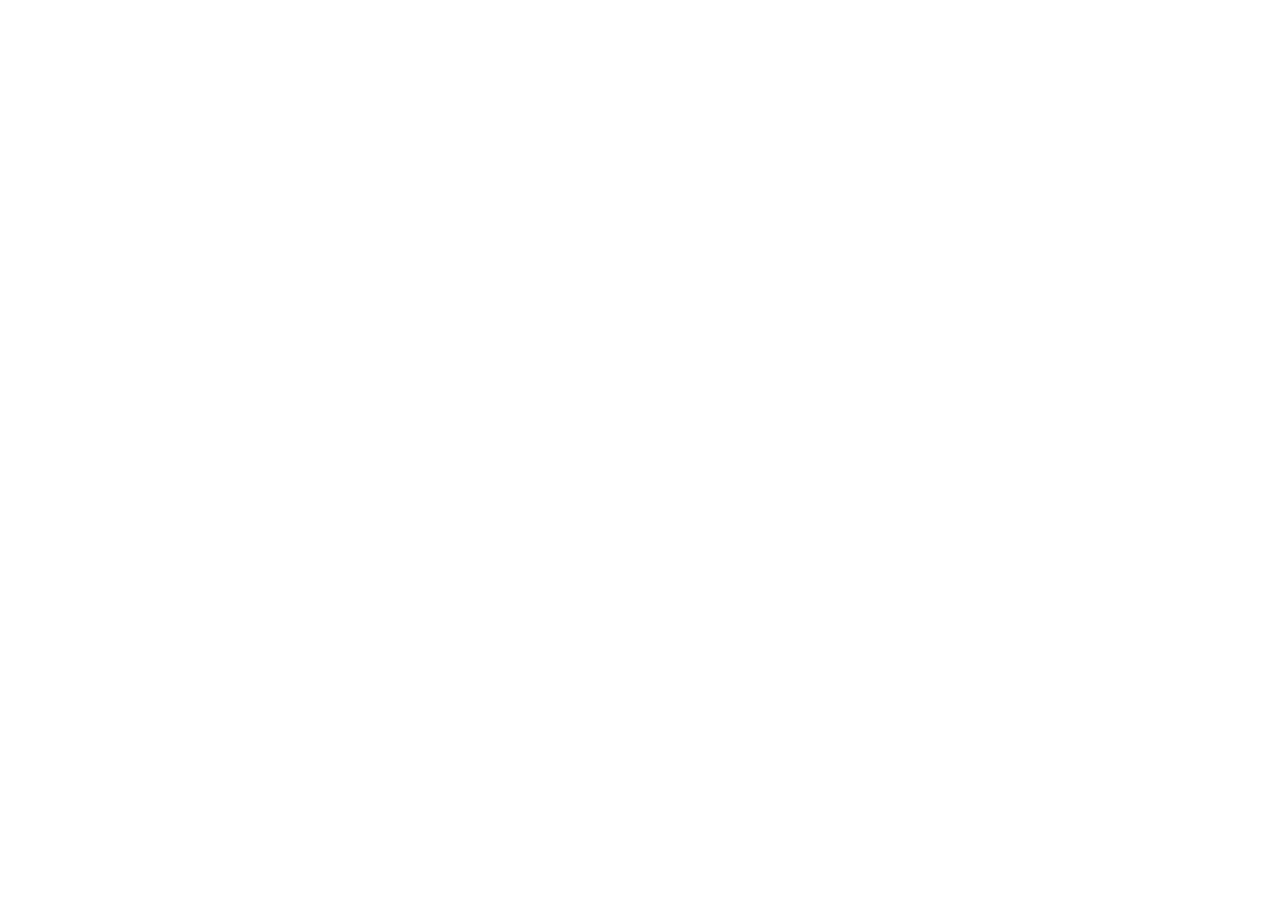
==== Discography.html @ a2241826 "headの作成" ====
<!DOCTYPE html>
<html lang="ja">
    <head >
        <meta charset="UTF-8">
        <title>チームで作るwebサイト</index></title>
        <link rel="stylesheet" type="text/css" href="style.css">
    </head>

    <body>

    </body>
</html>
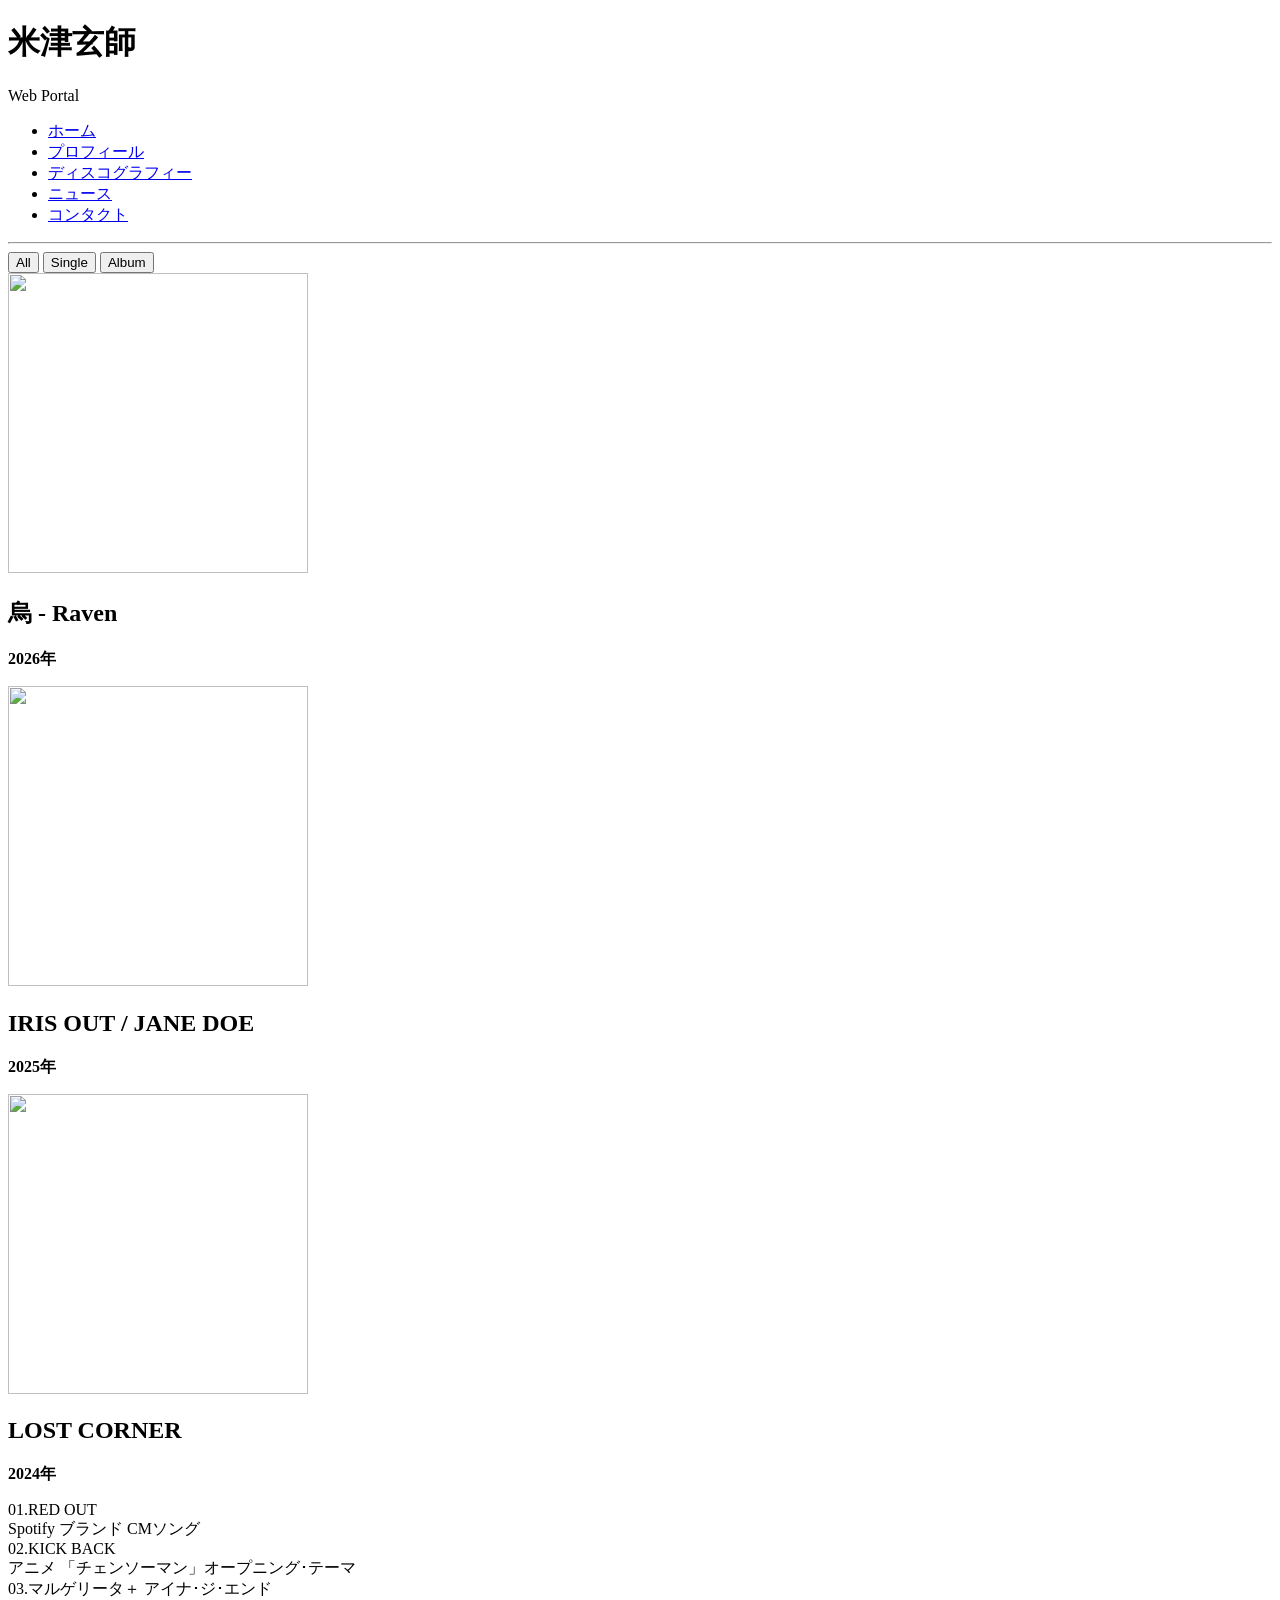
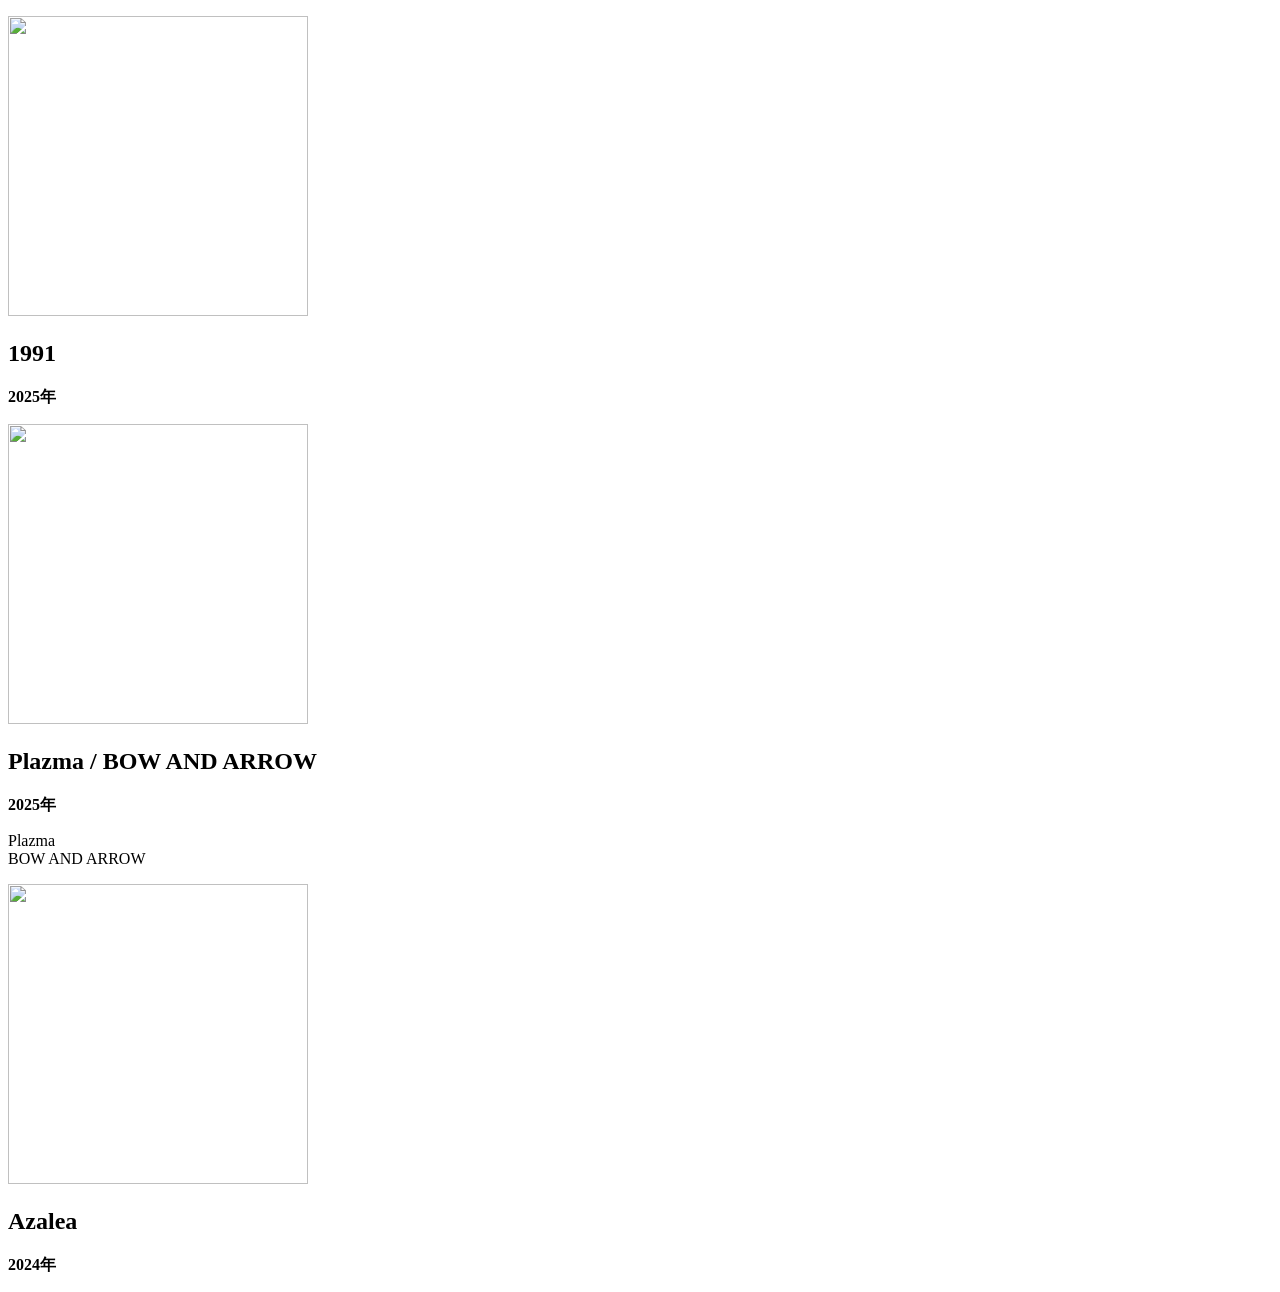
==== commit 45127240: "Update Discography.html ディスコグラフィーの大まかな作成" ====
--- a/Discography.html
+++ b/Discography.html
@@ -1,12 +1,90 @@
 <!DOCTYPE html>
 <html lang="ja">
-    <head >
-        <meta charset="UTF-8">
-        <title>チームで作るwebサイト</index></title>
-        <link rel="stylesheet" type="text/css" href="style.css">
-    </head>
+<head>
+  <meta charset="UTF-8">
+  <title>チームで作るwebサイト</title>
+  <link rel="stylesheet" type="text/css" href="">
+</head>
 
-    <body>
+<body>
+  <header>
+    <h1>米津玄師</h1>
+    <p>Web Portal</p>
+    
+    <nav>
+      <ul>
+        <li><a href="#">ホーム</a></li>
+        <li><a href="#">プロフィール</a></li>
+        <li><a href="#">ディスコグラフィー</a></li>
+        <li><a href="#">ニュース</a></li>
+        <li><a href="#">コンタクト</a></li>
+      </ul>
+    </nav>
+  </header>
 
-    </body>
+  <hr>
+
+  <div>
+    <button type="button">All</button>
+    <button type="button">Single</button>
+    <button type="button">Album</button>
+  </div>
+
+  <main>
+    <article>
+      <img src="https://s3-reissue.s3.ap-northeast-1.amazonaws.com/rr/wp-content/uploads/5d178975fb5659019a130ad0e2243329.jpg" alt="" width="300" height="300">
+      <h2>烏 - Raven</h2>
+      <p><strong>2026年</strong></p>
+      <p>
+        
+      </p>
+    </article>
+
+    <article>
+      <img src="https://www.sonymusic.co.jp/adm_image/common/artist_image/70008000/70008637/jacket_image/362705.jpg" alt="" width="300" height="300">
+      <h2>IRIS OUT / JANE DOE</h2>
+      <p><strong>2025年</strong></p>
+      <p>
+        
+      </p>
+    </article>
+
+    <article>
+      <img src="https://www.sonymusic.co.jp/adm_image/common/artist_image/70008000/70008637/jacket_image/320869.jpg" alt="" width="300" height="300">
+      <h2>LOST CORNER</h2>
+      <p><strong>2024年</strong></p>
+      <p>
+        01.RED OUT<br>
+        Spotify ブランド CMソング<br>
+        02.KICK BACK<br>
+        アニメ 「チェンソーマン」オープニング･テーマ<br>
+        03.マルゲリータ＋ アイナ･ジ･エンド
+      </p>
+    </article>
+
+    <article>
+      <img src="https://s3-reissue.s3.ap-northeast-1.amazonaws.com/rr/wp-content/uploads/395d87ed72a741fd63ddb7a706721812.jpg" alt="" width="300" height="300">
+      <h2>1991</h2>
+      <p><strong>2025年</strong></p>
+
+    </article>
+
+    <article>
+      <img src="https://m.media-amazon.com/images/I/A1n29WrH13L._UF350,350_QL80_.jpg" alt="" width="300" height="300">
+      <h2>Plazma / BOW AND ARROW</h2>
+      <p><strong>2025年</strong></p>
+      <p>
+        Plazma<br>
+        BOW AND ARROW
+      </p>
+    </article>
+
+    <article>
+      <img src="https://reissuerecords.net/rr/wp-content/themes/rr/azalea_xx/img/xvi01/main_img.jpg" alt="" width="300" height="300">
+      <h2>Azalea</h2>
+      <p><strong>2024年</strong></p>
+
+    </article>
+  </main>
+</body>
 </html>
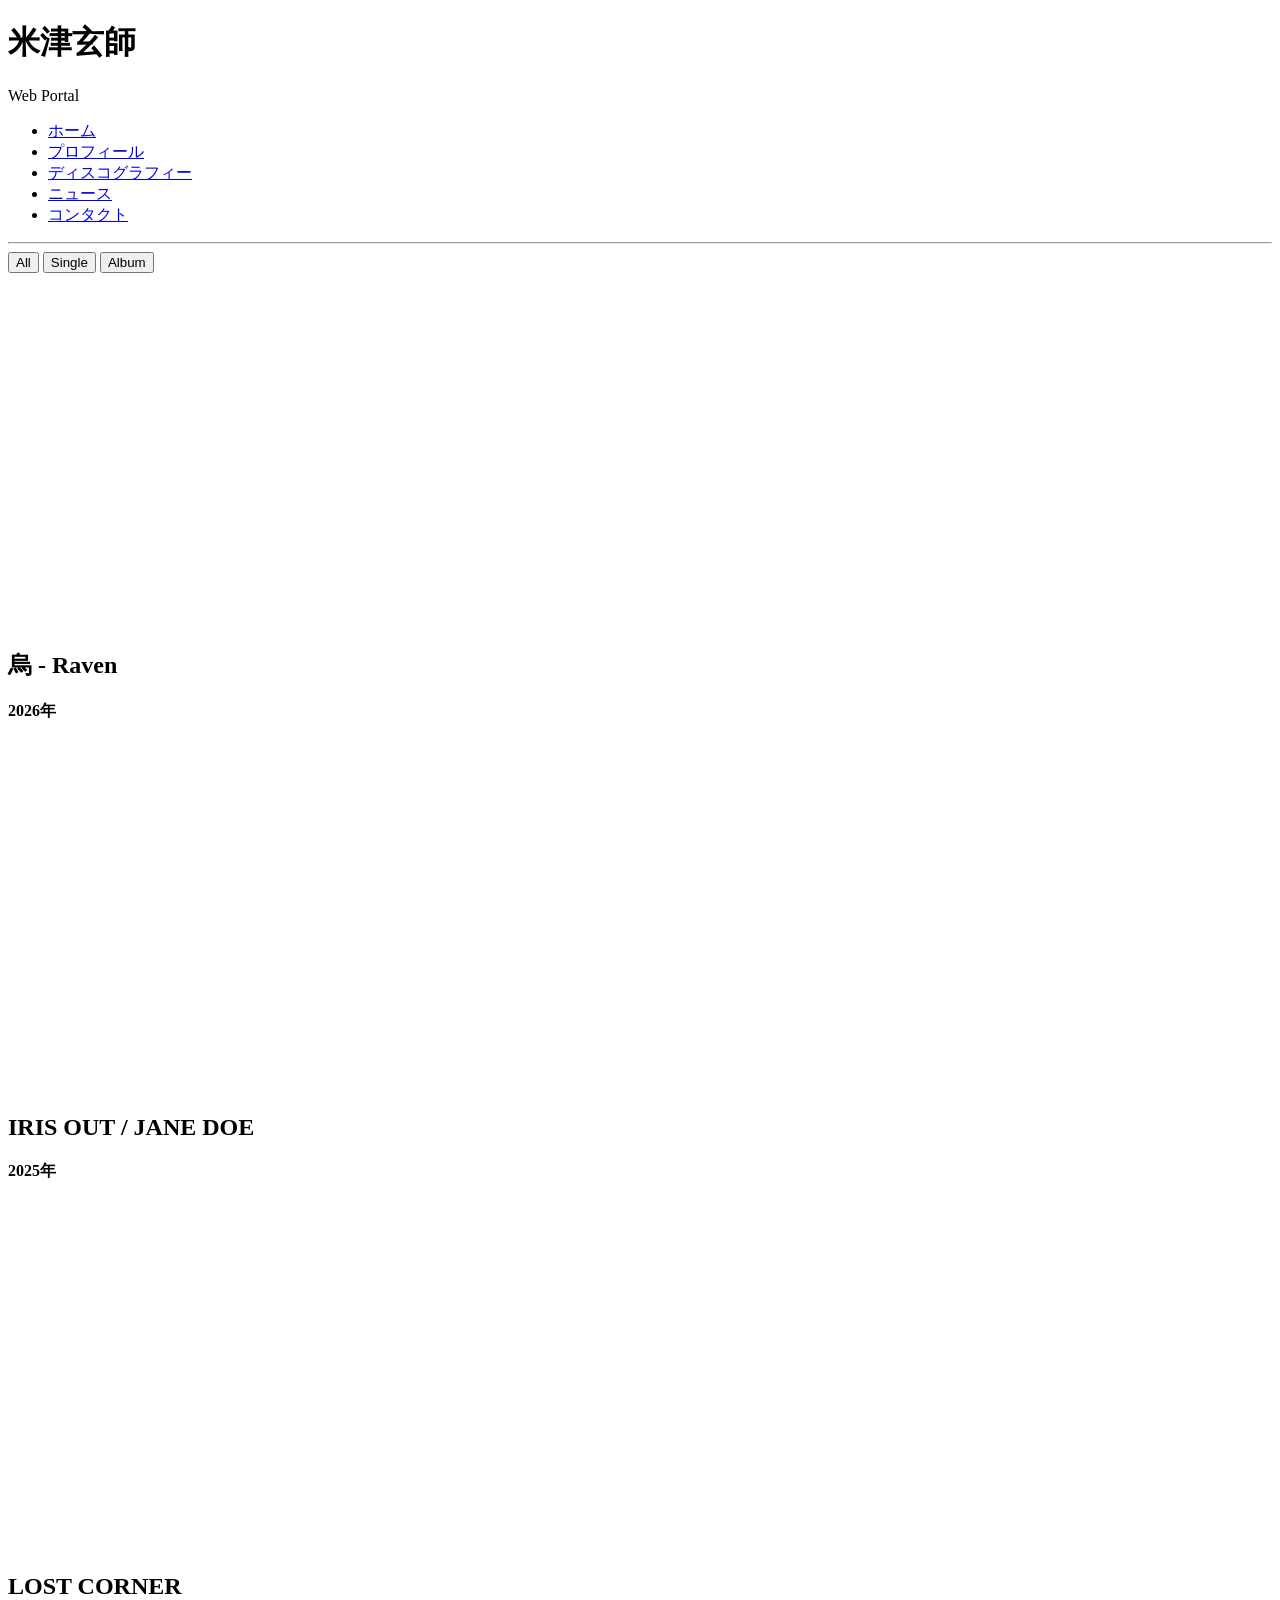
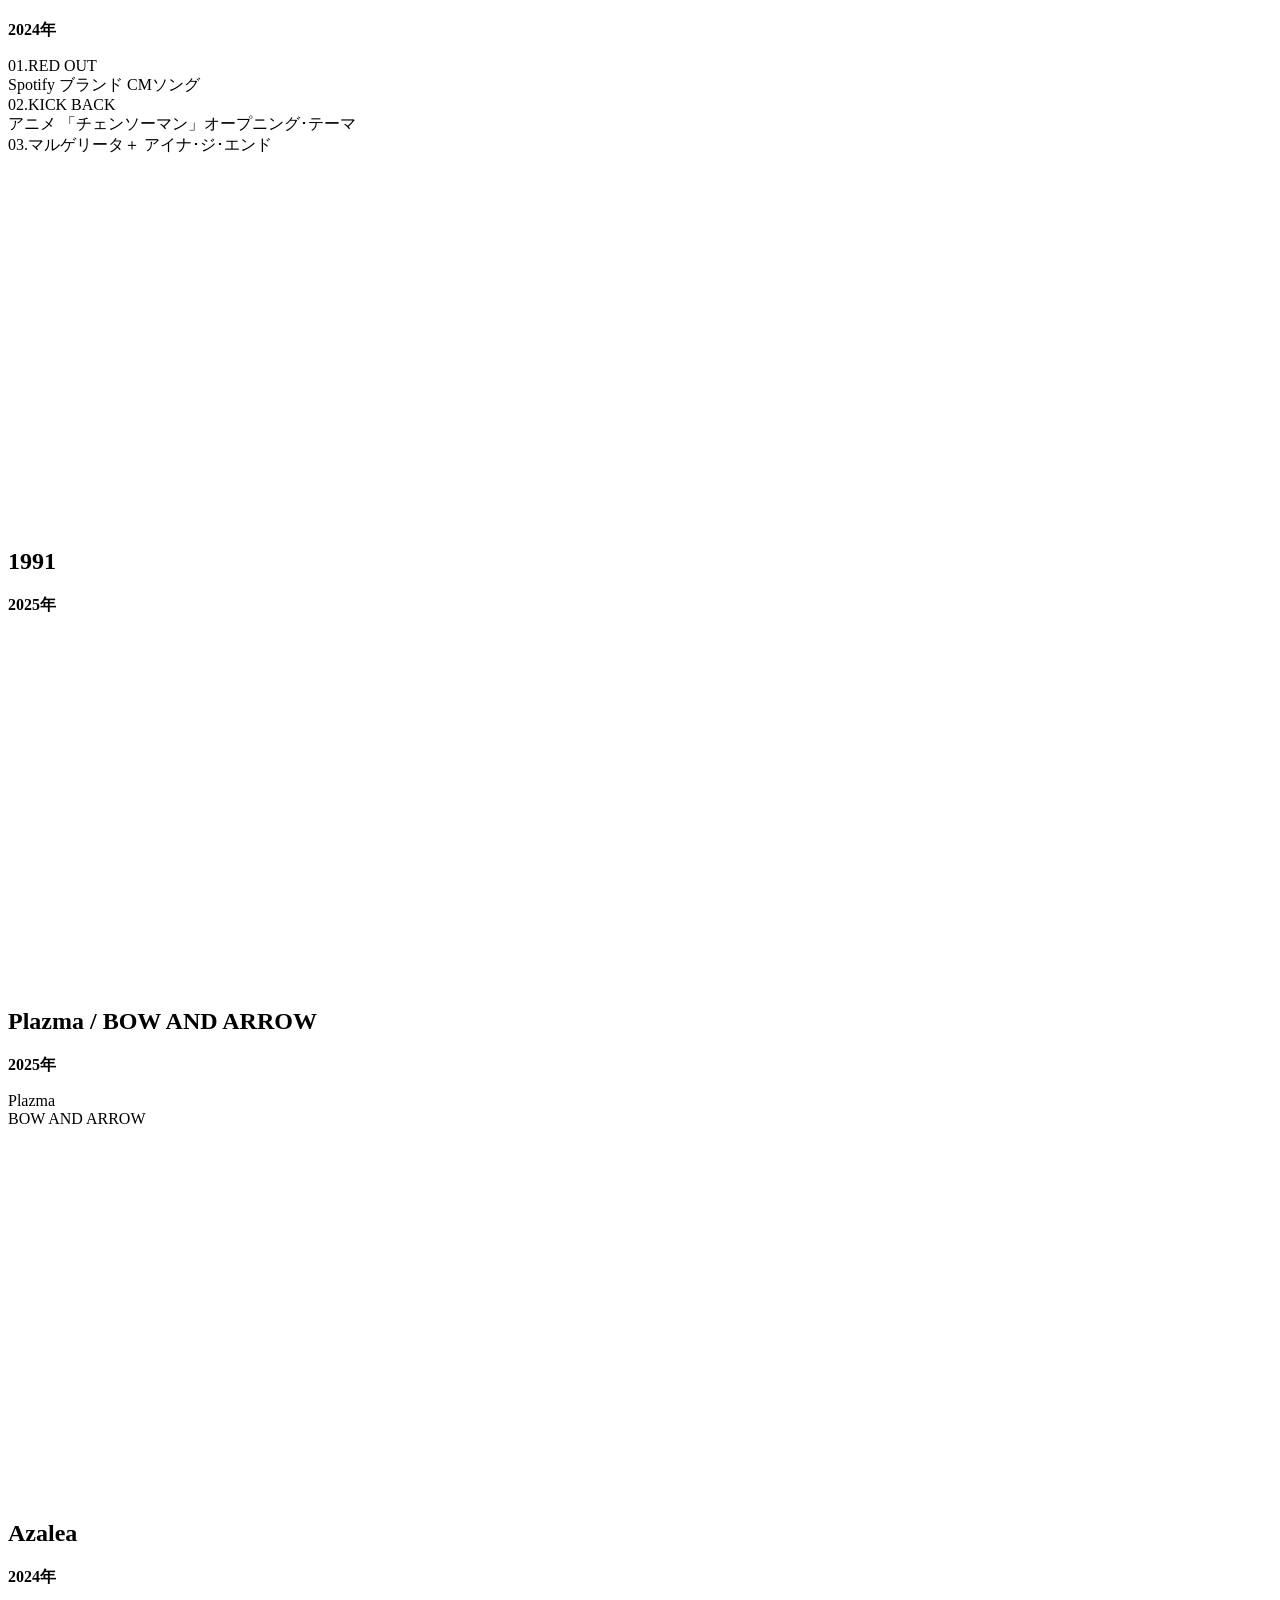
==== commit 798ea176: "Update Discography.html DiscographyのHTMLの作成" ====
--- a/Discography.html
+++ b/Discography.html
@@ -1,10 +1,10 @@
 <!DOCTYPE html>
 <html lang="ja">
-<head>
-  <meta charset="UTF-8">
-  <title>チームで作るwebサイト</title>
-  <link rel="stylesheet" type="text/css" href="">
-</head>
+    <head >
+        <meta charset="UTF-8">
+        <title>チームで作るwebサイト</index></title>
+        <link rel="stylesheet" type="text/css" href="css\Discography.css">
+    </head>
 
 <body>
   <header>
@@ -32,7 +32,7 @@
 
   <main>
     <article>
-      <img src="https://s3-reissue.s3.ap-northeast-1.amazonaws.com/rr/wp-content/uploads/5d178975fb5659019a130ad0e2243329.jpg" alt="" width="300" height="300">
+      <iframe data-testid="embed-iframe" style="border-radius:12px" src="https://open.spotify.com/embed/track/5Ij88F5dK7yib1RoNA8wGV?utm_source=generator&si=eea54ed32cbc43d3" width="100%" height="352" frameBorder="0" allowfullscreen="" allow="autoplay; clipboard-write; encrypted-media; fullscreen; picture-in-picture" loading="lazy"></iframe>
       <h2>烏 - Raven</h2>
       <p><strong>2026年</strong></p>
       <p>
@@ -41,7 +41,7 @@
     </article>
 
     <article>
-      <img src="https://www.sonymusic.co.jp/adm_image/common/artist_image/70008000/70008637/jacket_image/362705.jpg" alt="" width="300" height="300">
+      <iframe data-testid="embed-iframe" style="border-radius:12px" src="https://open.spotify.com/embed/track/59hVbgr8rfYkDbHfr8RcGI?utm_source=generator&si=90424fb3255443af" width="100%" height="352" frameBorder="0" allowfullscreen="" allow="autoplay; clipboard-write; encrypted-media; fullscreen; picture-in-picture" loading="lazy"></iframe>
       <h2>IRIS OUT / JANE DOE</h2>
       <p><strong>2025年</strong></p>
       <p>
@@ -50,7 +50,7 @@
     </article>
 
     <article>
-      <img src="https://www.sonymusic.co.jp/adm_image/common/artist_image/70008000/70008637/jacket_image/320869.jpg" alt="" width="300" height="300">
+      <iframe data-testid="embed-iframe" style="border-radius:12px" src="https://open.spotify.com/embed/track/0FSMq0hlZMMSbnABEEI7mi?utm_source=generator&si=3fa9921f09374bcc" width="100%" height="352" frameBorder="0" allowfullscreen="" allow="autoplay; clipboard-write; encrypted-media; fullscreen; picture-in-picture" loading="lazy"></iframe>
       <h2>LOST CORNER</h2>
       <p><strong>2024年</strong></p>
       <p>
@@ -63,14 +63,14 @@
     </article>
 
     <article>
-      <img src="https://s3-reissue.s3.ap-northeast-1.amazonaws.com/rr/wp-content/uploads/395d87ed72a741fd63ddb7a706721812.jpg" alt="" width="300" height="300">
+      <iframe data-testid="embed-iframe" style="border-radius:12px" src="https://open.spotify.com/embed/track/3voShTcaRtbYVSPGuCLAzw?utm_source=generator&si=abe9639b2f234ce5" width="100%" height="352" frameBorder="0" allowfullscreen="" allow="autoplay; clipboard-write; encrypted-media; fullscreen; picture-in-picture" loading="lazy"></iframe>
       <h2>1991</h2>
       <p><strong>2025年</strong></p>
 
     </article>
 
     <article>
-      <img src="https://m.media-amazon.com/images/I/A1n29WrH13L._UF350,350_QL80_.jpg" alt="" width="300" height="300">
+      <iframe data-testid="embed-iframe" style="border-radius:12px" src="https://open.spotify.com/embed/track/1KLg01cjnRsENoFhJWUTSd?utm_source=generator&si=37b3a5aeb4504bc2" width="100%" height="352" frameBorder="0" allowfullscreen="" allow="autoplay; clipboard-write; encrypted-media; fullscreen; picture-in-picture" loading="lazy"></iframe>
       <h2>Plazma / BOW AND ARROW</h2>
       <p><strong>2025年</strong></p>
       <p>
@@ -80,7 +80,7 @@
     </article>
 
     <article>
-      <img src="https://reissuerecords.net/rr/wp-content/themes/rr/azalea_xx/img/xvi01/main_img.jpg" alt="" width="300" height="300">
+      <iframe data-testid="embed-iframe" style="border-radius:12px" src="https://open.spotify.com/embed/track/7kJBYHytiARJlRygfg5VCn?utm_source=generator&si=391ada5b6bff4a4b" width="100%" height="352" frameBorder="0" allowfullscreen="" allow="autoplay; clipboard-write; encrypted-media; fullscreen; picture-in-picture" loading="lazy"></iframe>
       <h2>Azalea</h2>
       <p><strong>2024年</strong></p>
 
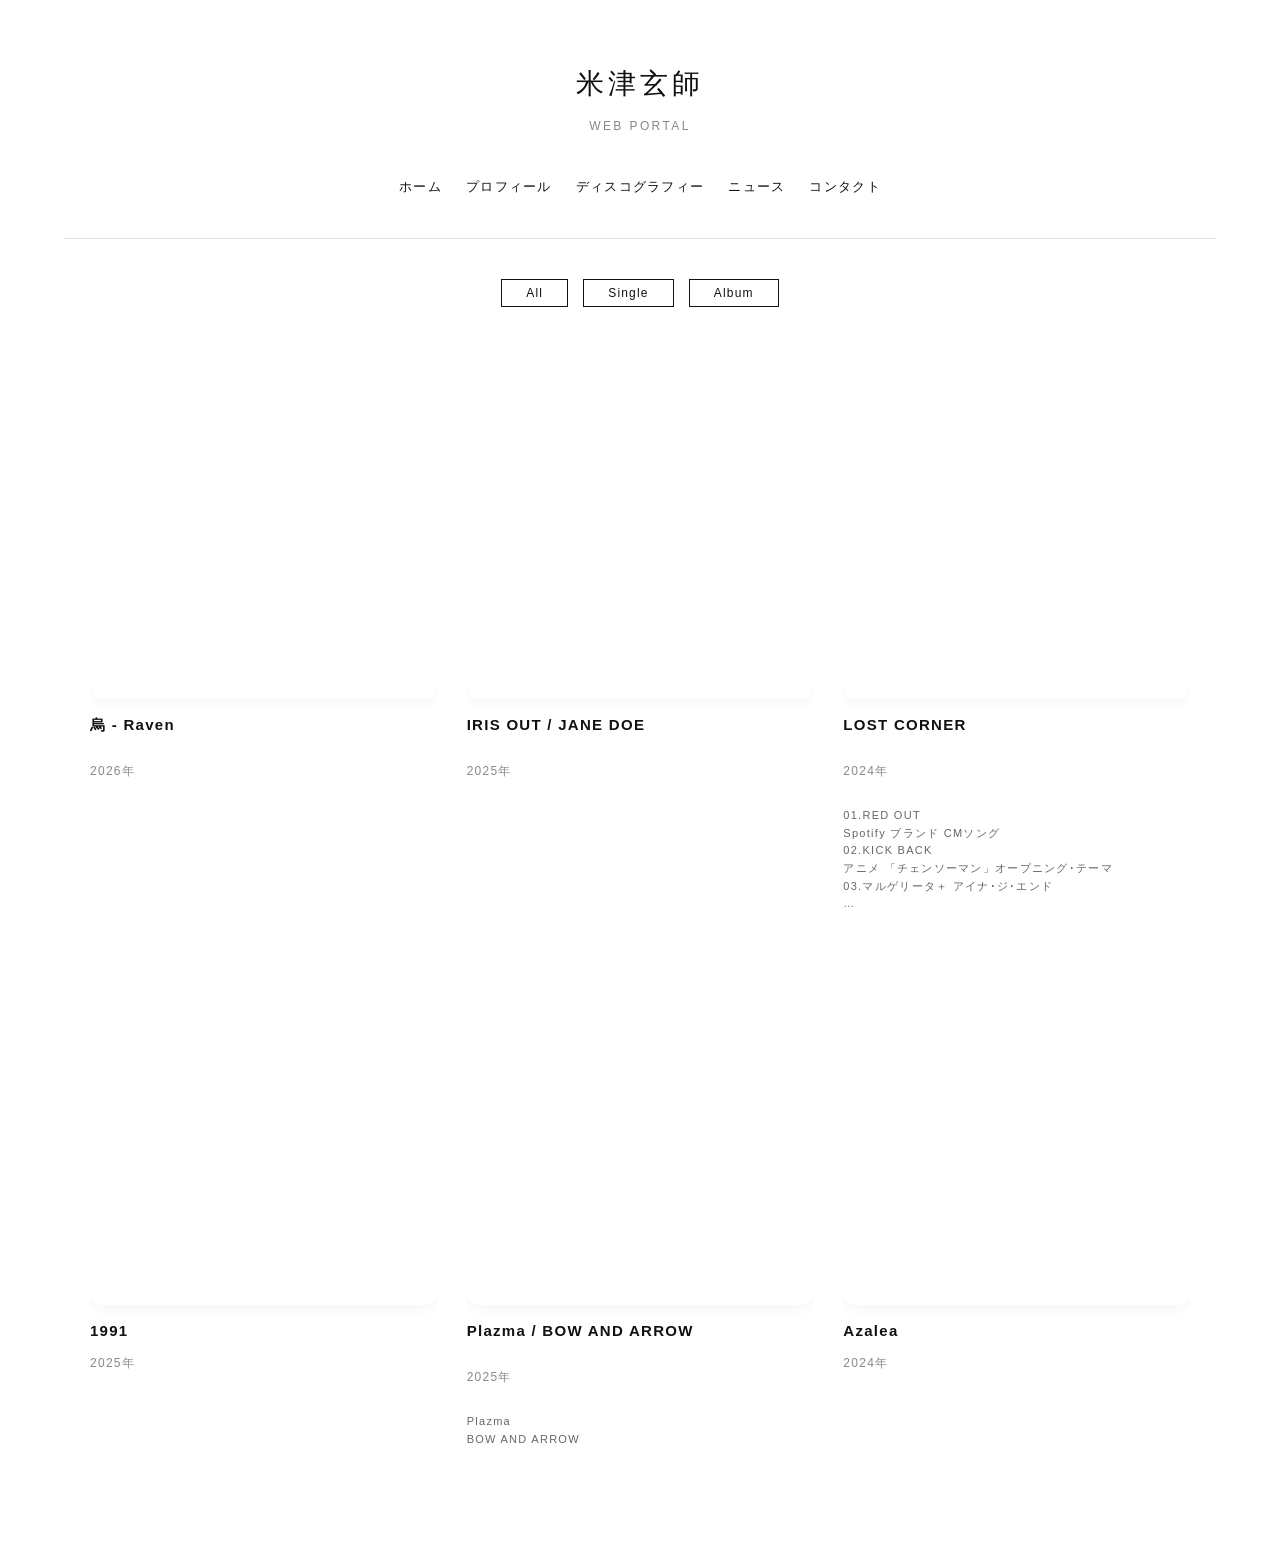
==== commit 69e37995: "Update Discography.html" ====
--- a/Discography.html
+++ b/Discography.html
@@ -58,7 +58,8 @@
         Spotify ブランド CMソング<br>
         02.KICK BACK<br>
         アニメ 「チェンソーマン」オープニング･テーマ<br>
-        03.マルゲリータ＋ アイナ･ジ･エンド
+        03.マルゲリータ＋ アイナ･ジ･エンド<br>
+        …
       </p>
     </article>
 
